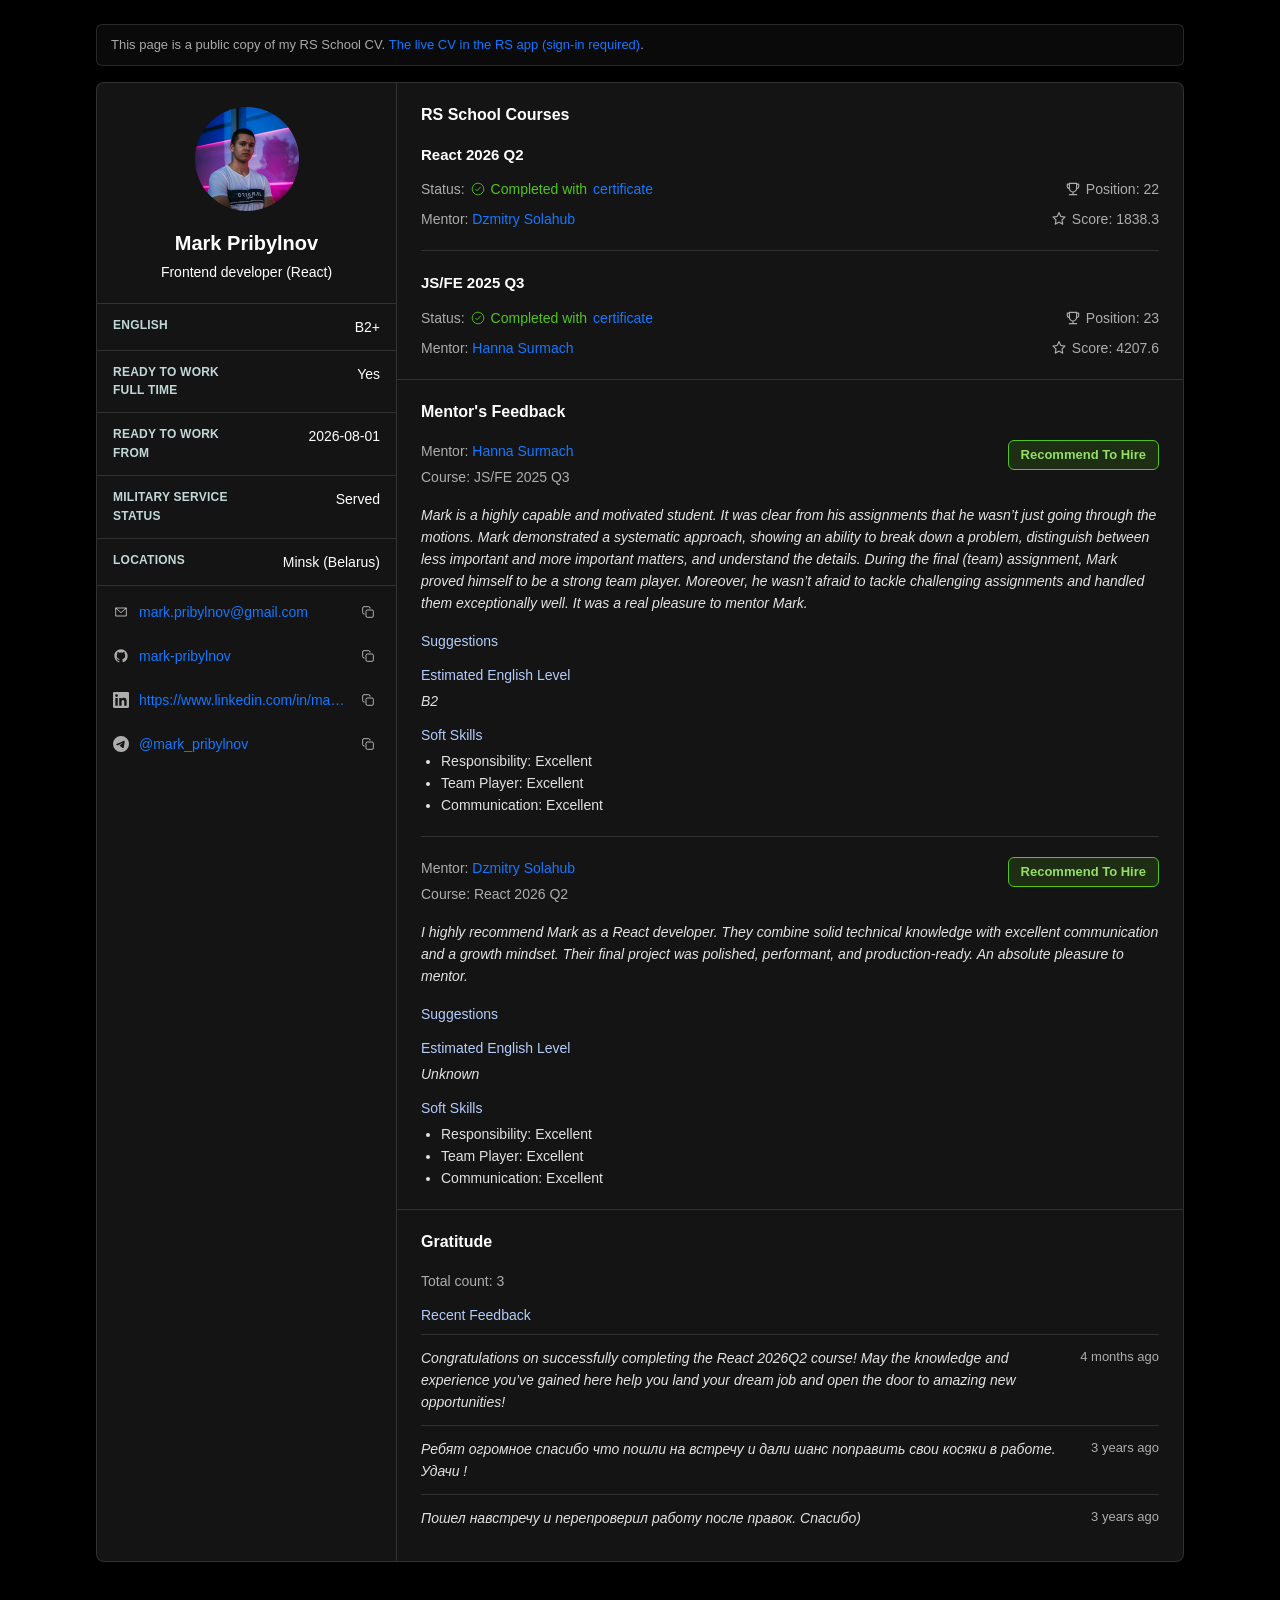
==== index.html @ a99d2cc0 "feat: add React course" ====
<!doctype html>
<html lang="en">
  <head>
    <meta charset="UTF-8" />
    <meta name="viewport" content="width=device-width, initial-scale=1.0" />
    <title>Mark Pribylnov — RS School CV</title>
    <meta name="description" content="Public CV — Mark Pribylnov, Frontend developer (React), Rolling Scopes School." />
    <link rel="stylesheet" href="styles.css" />
    <link rel="icon" href="https://app.rs.school/static/images/favicon.ico" />
  </head>
  <body>
    <div class="page-wrap">
      <p class="mirror-notice">
        This page is a public copy of my RS School CV.
        <a href="https://app.rs.school/cv/ad0f0ca9-a33c-41eb-a281-b7e8ac46817c" target="_blank" rel="noopener noreferrer"
          >The live CV in the RS app (sign-in required)</a
        >.
      </p>

      <div class="cv">
        <aside class="sidebar" aria-label="Profile">
          <div class="profile-head">
            <a
              class="avatar-link"
              href="https://media.licdn.com/dms/image/v2/D4D03AQFoAaDK0VUsPg/profile-displayphoto-crop_800_800/B4DZxym23pJcAI-/0/1771449316987?e=1786579200&v=beta&t=zuh7DQu_nqtvHhiQrOjP1Oe8OHtZtd20TynBhwydt8c"
              target="_blank"
              rel="noopener noreferrer"
              aria-label="Open profile photo source"
            >
              <img class="avatar" src="assets/avatar.jpg" width="120" height="120" alt="Mark Pribylnov" />
            </a>
            <h1>Mark Pribylnov</h1>
            <p class="role">Frontend developer (React)</p>
          </div>

          <div class="meta-list">
            <div class="meta-row">
              <span class="label">English</span>
              <span class="value">B2+</span>
            </div>
            <div class="meta-row">
              <span class="label">Ready to work full time</span>
              <span class="value">Yes</span>
            </div>
            <div class="meta-row">
              <span class="label">Ready to work from</span>
              <span class="value">2026-08-01</span>
            </div>
            <div class="meta-row">
              <span class="label">Military service status</span>
              <span class="value">Served</span>
            </div>
            <div class="meta-row">
              <span class="label">Locations</span>
              <span class="value">Minsk (Belarus)</span>
            </div>
          </div>

          <div class="contacts">
            <div class="contact-row">
              <svg class="contact-icon" viewBox="0 0 24 24" fill="none" aria-hidden="true">
                <path d="M4 6h16v12H4V6zm0 0l8 7 8-7" stroke="currentColor" stroke-width="1.5" stroke-linejoin="round" />
              </svg>
              <div class="contact-body">
                <a href="mailto:mark.pribylnov@gmail.com">mark.pribylnov@gmail.com</a>
              </div>
              <button type="button" class="copy-btn" data-copy="mark.pribylnov@gmail.com" aria-label="Copy email">
                <svg width="16" height="16" viewBox="0 0 24 24" fill="none" aria-hidden="true">
                  <rect x="9" y="9" width="11" height="11" rx="2" stroke="currentColor" stroke-width="1.5" />
                  <path d="M7 15H6a2 2 0 01-2-2V6a2 2 0 012-2h7a2 2 0 012 2v1" stroke="currentColor" stroke-width="1.5" />
                </svg>
              </button>
            </div>

            <div class="contact-row">
              <svg class="contact-icon" viewBox="0 0 24 24" fill="currentColor" aria-hidden="true">
                <path
                  d="M12 2C6.477 2 2 6.484 2 12.021c0 4.428 2.865 8.184 6.839 9.504.5.092.682-.217.682-.483 0-.237-.009-.868-.014-1.703-2.782.605-3.369-1.342-3.369-1.342-.454-1.158-1.11-1.466-1.11-1.466-.908-.62.069-.608.069-.608 1.003.07 1.531 1.032 1.531 1.032.892 1.53 2.341 1.088 2.91.832.092-.647.35-1.088.636-1.338-2.22-.253-4.555-1.113-4.555-4.951 0-1.093.39-1.988 1.029-2.688-.103-.253-.446-1.272.098-2.65 0 0 .84-.27 2.75 1.026A9.564 9.564 0 0112 6.844c.85.004 1.705.115 2.504.337 1.909-1.296 2.747-1.027 2.747-1.027.546 1.379.202 2.398.1 2.651.64.7 1.028 1.595 1.028 2.688 0 3.848-2.339 4.695-4.566 4.943.359.309.678.92.678 1.855 0 1.338-.012 2.419-.012 2.747 0 .268.18.58.688.482A10.019 10.019 0 0022 12.021C22 6.484 17.522 2 12 2z"
                />
              </svg>
              <div class="contact-body">
                <a href="https://github.com/mark-pribylnov" target="_blank" rel="noopener noreferrer">mark-pribylnov</a>
              </div>
              <button type="button" class="copy-btn" data-copy="mark-pribylnov" aria-label="Copy GitHub username">
                <svg width="16" height="16" viewBox="0 0 24 24" fill="none" aria-hidden="true">
                  <rect x="9" y="9" width="11" height="11" rx="2" stroke="currentColor" stroke-width="1.5" />
                  <path d="M7 15H6a2 2 0 01-2-2V6a2 2 0 012-2h7a2 2 0 012 2v1" stroke="currentColor" stroke-width="1.5" />
                </svg>
              </button>
            </div>

            <div class="contact-row">
              <svg class="contact-icon" viewBox="0 0 24 24" fill="currentColor" aria-hidden="true">
                <path
                  d="M20.447 20.452h-3.554v-5.569c0-1.328-.027-3.037-1.852-3.037-1.853 0-2.136 1.445-2.136 2.939v5.667H9.351V9h3.414v1.561h.046c.477-.9 1.637-1.85 3.37-1.85 3.601 0 4.267 2.37 4.267 5.455v6.286zM5.337 7.433a2.062 2.062 0 01-2.063-2.065 2.064 2.064 0 114.126 0 2.063 2.063 0 01-2.063 2.065zm1.782 13.019H3.555V9h3.564v11.452zM22.225 0H1.771C.792 0 0 .774 0 1.729v20.542C0 23.227.792 24 1.771 24h20.451C23.2 24 24 23.227 24 22.271V1.729C24 .774 23.2 0 22.222 0h.003z"
                />
              </svg>
              <div class="contact-body">
                <a href="https://www.linkedin.com/in/mark-pribylnov/" target="_blank" rel="noopener noreferrer"
                  >https://www.linkedin.com/in/mark-pribylnov/</a
                >
              </div>
              <button
                type="button"
                class="copy-btn"
                data-copy="https://www.linkedin.com/in/mark-pribylnov/"
                aria-label="Copy LinkedIn URL"
              >
                <svg width="16" height="16" viewBox="0 0 24 24" fill="none" aria-hidden="true">
                  <rect x="9" y="9" width="11" height="11" rx="2" stroke="currentColor" stroke-width="1.5" />
                  <path d="M7 15H6a2 2 0 01-2-2V6a2 2 0 012-2h7a2 2 0 012 2v1" stroke="currentColor" stroke-width="1.5" />
                </svg>
              </button>
            </div>

            <div class="contact-row">
              <svg class="contact-icon" viewBox="0 0 24 24" fill="currentColor" aria-hidden="true">
                <path
                  d="M11.944 0A12 12 0 000 12a12 12 0 0012 12 12 12 0 0012-12A12 12 0 0012 0h-.056zm4.962 7.224c.1-.002.321.023.465.14a.506.506 0 01.171.325c.016.093.036.306.02.472-.18 1.898-.962 6.502-1.36 8.627-.168.9-.499 1.201-.82 1.23-.696.065-1.225-.46-1.9-.902-1.056-.693-1.653-1.124-2.678-1.8-1.185-.78-.417-1.21.258-1.91.177-.184 3.247-2.977 3.307-3.23.007-.032.014-.15-.056-.212s-.174-.041-.249-.024c-.106.024-1.793 1.14-5.061 3.345-.48.33-.913.49-1.302.48-.428-.008-1.252-.241-1.865-.44-.752-.245-1.349-.374-1.297-.789.027-.216.325-.437.893-.663 3.498-1.524 5.83-2.529 6.998-3.014 3.332-1.386 4.025-1.627 4.476-1.635z"
                />
              </svg>
              <div class="contact-body">
                <a href="https://t.me/mark_pribylnov" target="_blank" rel="noopener noreferrer">@mark_pribylnov</a>
              </div>
              <button type="button" class="copy-btn" data-copy="@mark_pribylnov" aria-label="Copy Telegram handle">
                <svg width="16" height="16" viewBox="0 0 24 24" fill="none" aria-hidden="true">
                  <rect x="9" y="9" width="11" height="11" rx="2" stroke="currentColor" stroke-width="1.5" />
                  <path d="M7 15H6a2 2 0 01-2-2V6a2 2 0 012-2h7a2 2 0 012 2v1" stroke="currentColor" stroke-width="1.5" />
                </svg>
              </button>
            </div>
          </div>
        </aside>

        <main class="main">
          <section class="block" aria-labelledby="courses-heading">
            <h2 id="courses-heading" class="block-title">RS School Courses</h2>

            <article class="course">
              <h3 class="course-title">React 2026 Q2</h3>
              <div class="course-grid">
                <div class="course-meta">
                  <div class="status-line">
                    Status:
                    <svg class="stat-icon" viewBox="0 0 24 24" fill="none" aria-hidden="true">
                      <circle cx="12" cy="12" r="10" stroke="currentColor" stroke-width="1.5" />
                      <path
                        d="M8 12.5l2.5 2.5L16 9"
                        stroke="currentColor"
                        stroke-width="1.5"
                        stroke-linecap="round"
                        stroke-linejoin="round"
                      />
                    </svg>
                    <span class="status-ok">Completed with</span>
                    <a href="https://app.rs.school/certificate/i87m8ckr" target="_blank" rel="noopener noreferrer">certificate</a>
                  </div>
                  <div>
                    Mentor:
                    <a href="https://github.com/soljahd" target="_blank" rel="noopener noreferrer">Dzmitry Solahub</a>
                  </div>
                </div>
                <div class="course-stats">
                  <div class="stat-line">
                    <svg class="stat-icon" viewBox="64 64 896 896" fill="currentColor" aria-hidden="true">
                      <path
                        d="M868 160h-92v-40c0-4.4-3.6-8-8-8H256c-4.4 0-8 3.6-8 8v40h-92a44 44 0 00-44 44v148c0 81.7 60 149.6 138.2 162C265.7 630.2 359 721.7 476 734.5v105.2H280c-17.7 0-32 14.3-32 32V904c0 4.4 3.6 8 8 8h512c4.4 0 8-3.6 8-8v-32.3c0-17.7-14.3-32-32-32H548V734.5C665 721.7 758.3 630.2 773.8 514 852 501.6 912 433.7 912 352V204a44 44 0 00-44-44zM184 352V232h64v207.6a91.99 91.99 0 01-64-87.6zm520 128c0 49.1-19.1 95.4-53.9 130.1-34.8 34.8-81 53.9-130.1 53.9h-16c-49.1 0-95.4-19.1-130.1-53.9-34.8-34.8-53.9-81-53.9-130.1V184h384v296zm136-128c0 41-26.9 75.8-64 87.6V232h64v120z"
                      />
                    </svg>
                    Position: 22
                  </div>
                  <div class="stat-line">
                    <svg class="stat-icon" viewBox="64 64 896 896" fill="currentColor" aria-hidden="true">
                      <path
                        d="M908.1 353.1l-253.9-36.9L540.7 86.1c-3.1-6.3-8.2-11.4-14.5-14.5-15.8-7.8-35-1.3-42.9 14.5L369.8 316.2l-253.9 36.9c-7 1-13.4 4.3-18.3 9.3a32.05 32.05 0 00.6 45.3l183.7 179.1-43.4 252.9a31.95 31.95 0 0046.4 33.7L512 754l227.1 119.4c6.2 3.3 13.4 4.4 20.3 3.2 17.4-3 29.1-19.5 26.1-36.9l-43.4-252.9 183.7-179.1c5-4.9 8.3-11.3 9.3-18.3 2.7-17.5-9.5-33.7-27-36.3zM664.8 561.6l36.1 210.3L512 672.7 323.1 772l36.1-210.3-152.8-149L417.6 382 512 190.7 606.4 382l211.2 30.7-152.8 148.9z"
                      />
                    </svg>
                    Score: 1838.3
                  </div>
                </div>
              </div>
            </article>

            <article class="course">
              <h3 class="course-title">JS/FE 2025 Q3</h3>
              <div class="course-grid">
                <div class="course-meta">
                  <div class="status-line">
                    Status:
                    <svg class="stat-icon" viewBox="0 0 24 24" fill="none" aria-hidden="true">
                      <circle cx="12" cy="12" r="10" stroke="currentColor" stroke-width="1.5" />
                      <path
                        d="M8 12.5l2.5 2.5L16 9"
                        stroke="currentColor"
                        stroke-width="1.5"
                        stroke-linecap="round"
                        stroke-linejoin="round"
                      />
                    </svg>
                    <span class="status-ok">Completed with</span>
                    <a href="https://app.rs.school/certificate/4av4f2fh" target="_blank" rel="noopener noreferrer">certificate</a>
                  </div>
                  <div>
                    Mentor:
                    <a href="https://github.com/khasekai" target="_blank" rel="noopener noreferrer">Hanna Surmach</a>
                  </div>
                </div>
                <div class="course-stats">
                  <div class="stat-line">
                    <svg class="stat-icon" viewBox="64 64 896 896" fill="currentColor" aria-hidden="true">
                      <path
                        d="M868 160h-92v-40c0-4.4-3.6-8-8-8H256c-4.4 0-8 3.6-8 8v40h-92a44 44 0 00-44 44v148c0 81.7 60 149.6 138.2 162C265.7 630.2 359 721.7 476 734.5v105.2H280c-17.7 0-32 14.3-32 32V904c0 4.4 3.6 8 8 8h512c4.4 0 8-3.6 8-8v-32.3c0-17.7-14.3-32-32-32H548V734.5C665 721.7 758.3 630.2 773.8 514 852 501.6 912 433.7 912 352V204a44 44 0 00-44-44zM184 352V232h64v207.6a91.99 91.99 0 01-64-87.6zm520 128c0 49.1-19.1 95.4-53.9 130.1-34.8 34.8-81 53.9-130.1 53.9h-16c-49.1 0-95.4-19.1-130.1-53.9-34.8-34.8-53.9-81-53.9-130.1V184h384v296zm136-128c0 41-26.9 75.8-64 87.6V232h64v120z"
                      />
                    </svg>
                    Position: 23
                  </div>
                  <div class="stat-line">
                    <svg class="stat-icon" viewBox="64 64 896 896" fill="currentColor" aria-hidden="true">
                      <path
                        d="M908.1 353.1l-253.9-36.9L540.7 86.1c-3.1-6.3-8.2-11.4-14.5-14.5-15.8-7.8-35-1.3-42.9 14.5L369.8 316.2l-253.9 36.9c-7 1-13.4 4.3-18.3 9.3a32.05 32.05 0 00.6 45.3l183.7 179.1-43.4 252.9a31.95 31.95 0 0046.4 33.7L512 754l227.1 119.4c6.2 3.3 13.4 4.4 20.3 3.2 17.4-3 29.1-19.5 26.1-36.9l-43.4-252.9 183.7-179.1c5-4.9 8.3-11.3 9.3-18.3 2.7-17.5-9.5-33.7-27-36.3zM664.8 561.6l36.1 210.3L512 672.7 323.1 772l36.1-210.3-152.8-149L417.6 382 512 190.7 606.4 382l211.2 30.7-152.8 148.9z"
                      />
                    </svg>
                    Score: 4207.6
                  </div>
                </div>
              </div>
            </article>
          </section>

          <section class="block" aria-labelledby="feedback-heading">
            <h2 id="feedback-heading" class="block-title">Mentor's Feedback</h2>
            <article class="feedback">
              <div class="feedback-header">
                <div class="feedback-meta">
                  <div>
                    Mentor:
                    <a href="https://github.com/khasekai" target="_blank" rel="noopener noreferrer">Hanna Surmach</a>
                  </div>
                  <div>Course: JS/FE 2025 Q3</div>
                </div>
                <span class="hire-badge">Recommend To Hire</span>
              </div>

              <p class="feedback-text">
                Mark is a highly capable and motivated student. It was clear from his assignments that he wasn’t just going
                through the motions. Mark demonstrated a systematic approach, showing an ability to break down a problem,
                distinguish between less important and more important matters, and understand the details. During the final (team)
                assignment, Mark proved himself to be a strong team player. Moreover, he wasn’t afraid to tackle challenging
                assignments and handled them exceptionally well. It was a real pleasure to mentor Mark.
              </p>

              <div class="subsection">
                <span class="subsection-label">Suggestions</span>
              </div>
              <div class="subsection">
                <span class="subsection-label">Estimated English Level</span>
                <p><em>B2</em></p>
              </div>
              <div class="subsection">
                <span class="subsection-label">Soft Skills</span>
                <ul class="skills-list">
                  <li>Responsibility: Excellent</li>
                  <li>Team Player: Excellent</li>
                  <li>Communication: Excellent</li>
                </ul>
              </div>
            </article>

            <article class="feedback">
              <div class="feedback-header">
                <div class="feedback-meta">
                  <div>
                    Mentor:
                    <a href="https://github.com/soljahd" target="_blank" rel="noopener noreferrer">Dzmitry Solahub</a>
                  </div>
                  <div>Course: React 2026 Q2</div>
                </div>
                <span class="hire-badge">Recommend To Hire</span>
              </div>

              <p class="feedback-text">
                I highly recommend Mark as a React developer. They combine solid technical knowledge with excellent communication
                and a growth mindset. Their final project was polished, performant, and production-ready. An absolute pleasure to
                mentor.
              </p>

              <div class="subsection">
                <span class="subsection-label">Suggestions</span>
              </div>
              <div class="subsection">
                <span class="subsection-label">Estimated English Level</span>
                <p><em>Unknown</em></p>
              </div>
              <div class="subsection">
                <span class="subsection-label">Soft Skills</span>
                <ul class="skills-list">
                  <li>Responsibility: Excellent</li>
                  <li>Team Player: Excellent</li>
                  <li>Communication: Excellent</li>
                </ul>
              </div>
            </article>
          </section>

          <section class="block" aria-labelledby="gratitude-heading">
            <h2 id="gratitude-heading" class="block-title">Gratitude</h2>
            <p class="gratitude-stats">Total count: 3</p>
            <p class="recent-label">Recent Feedback</p>

            <div class="gratitude-item" data-datetime="2026-07-23 19:04:18">
              <p class="gratitude-text">
                Congratulations on successfully completing the React 2026Q2 course! May the knowledge and experience you’ve gained
                here help you land your dream job and open the door to amazing new opportunities!
              </p>
              <span class="gratitude-date">2 months ago</span>
            </div>
            <div class="gratitude-item" data-datetime="2023-04-13 18:35:28">
              <p class="gratitude-text">
                Ребят огромное спасибо что пошли на встречу и дали шанс поправить свои косяки в работе. Удачи !
              </p>
              <span class="gratitude-date">3 years ago</span>
            </div>
            <div class="gratitude-item" data-datetime="2023-04-12 18:06:48">
              <p class="gratitude-text">Пошел навстречу и перепроверил работу после правок. Спасибо)</p>
              <span class="gratitude-date">3 years ago</span>
            </div>
          </section>
        </main>
      </div>
    </div>

    <script>
      document.querySelectorAll("[data-copy]").forEach(button => {
        button.addEventListener("click", async () => {
          const text = button.getAttribute("data-copy");
          if (!text) return;
          try {
            await navigator.clipboard.writeText(text);
            button.classList.add("copied");
            setTimeout(() => button.classList.remove("copied"), 1500);
          } catch {
            window.prompt("Copy to clipboard:", text);
          }
        });
      });

      const relativeTime = new Intl.RelativeTimeFormat("en", { numeric: "always" });

      function parseDateTime(value) {
        const match = /^(\d{4})-(\d{2})-(\d{2})[ T](\d{2}):(\d{2}):(\d{2})$/.exec(value);
        if (!match) return null;
        const [, year, month, day, hour, minute, second] = match;
        return new Date(Number(year), Number(month) - 1, Number(day), Number(hour), Number(minute), Number(second));
      }

      function calendarMonths(from, to) {
        let months = (to.getFullYear() - from.getFullYear()) * 12 + (to.getMonth() - from.getMonth());
        if (to.getDate() < from.getDate()) months -= 1;
        return months;
      }

      function formatAgo(date) {
        const now = new Date();
        const diffMs = date.getTime() - now.getTime();
        const direction = diffMs < 0 ? -1 : 1;
        const absSeconds = Math.abs(Math.round(diffMs / 1000));

        if (absSeconds < 60) return relativeTime.format(direction * absSeconds, "second");

        const absMinutes = Math.floor(absSeconds / 60);
        if (absMinutes < 60) return relativeTime.format(direction * absMinutes, "minute");

        const absHours = Math.floor(absMinutes / 60);
        if (absHours < 24) return relativeTime.format(direction * absHours, "hour");

        const months = calendarMonths(date, now);
        if (Math.abs(months) < 1) {
          const absDays = Math.max(Math.floor(absHours / 24), 1);
          return relativeTime.format(direction * absDays, "day");
        }
        if (Math.abs(months) < 12) return relativeTime.format(-months, "month");

        return relativeTime.format(-Math.trunc(months / 12), "year");
      }

      function updateGratitudeDates() {
        document.querySelectorAll(".gratitude-item[data-datetime]").forEach(item => {
          const date = parseDateTime(item.getAttribute("data-datetime"));
          const label = item.querySelector(".gratitude-date");
          if (!date || !label) return;
          label.textContent = formatAgo(date);
        });
      }

      updateGratitudeDates();
      setInterval(updateGratitudeDates, 60 * 1000);
      document.addEventListener("visibilitychange", () => {
        if (document.visibilityState === "visible") updateGratitudeDates();
      });
    </script>
  </body>
</html>
---- styles.css ----
*,
*::before,
*::after {
  box-sizing: border-box;
}

:root {
  --bg: #000000;
  --surface: #141414;
  --divider: rgba(255, 255, 255, 0.12);
  --text: #ffffff;
  --text-secondary: rgba(255, 255, 255, 0.65);
  --text-label: #c2d8d8;
  --text-description: #b5ccfb;
  --link: #1677ff;
  --link-hover: #4096ff;
  --success: #52c41a;
}

html {
  scroll-behavior: smooth;
}

body {
  margin: 0;
  min-height: 100vh;
  font-family:
    -apple-system, BlinkMacSystemFont, "Segoe UI", Roboto, "Helvetica Neue", Arial, sans-serif;
  font-size: 14px;
  line-height: 1.5715;
  color: var(--text);
  background: var(--bg);
}

a {
  color: var(--link);
  text-decoration: none;
}

a:hover {
  color: var(--link-hover);
  text-decoration: underline;
}

.page-wrap {
  max-width: 1120px;
  margin: 0 auto;
  padding: 24px 16px 48px;
}

.mirror-notice {
  margin: 0 0 16px;
  padding: 10px 14px;
  border-radius: 6px;
  background: rgba(255, 255, 255, 0.04);
  border: 1px solid var(--divider);
  color: var(--text-secondary);
  font-size: 13px;
  line-height: 1.5;
}

.mirror-notice a {
  font-weight: 500;
}

.cv {
  display: grid;
  grid-template-columns: 300px 1fr;
  background: var(--surface);
  border-radius: 8px;
  border: 1px solid var(--divider);
  overflow: hidden;
}

@media (max-width: 900px) {
  .cv {
    grid-template-columns: 1fr;
  }
}

.sidebar {
  border-right: 1px solid var(--divider);
}

@media (max-width: 900px) {
  .sidebar {
    border-right: none;
    border-bottom: 1px solid var(--divider);
  }
}

.profile-head {
  padding: 24px 16px 20px;
  text-align: center;
  border-bottom: 1px solid var(--divider);
}

.avatar-link {
  display: inline-block;
  margin-bottom: 12px;
  border-radius: 50%;
  line-height: 0;
  text-decoration: none;
}

.avatar-link:hover .avatar {
  opacity: 0.85;
}

.avatar-link:focus-visible {
  outline: 2px solid var(--link);
  outline-offset: 3px;
}

.avatar {
  width: 104px;
  height: 104px;
  border-radius: 50%;
  object-fit: cover;
  display: block;
  transition: opacity 0.15s ease;
}

.profile-head h1 {
  margin: 0 0 4px;
  font-size: 20px;
  font-weight: 600;
  line-height: 1.4;
}

.profile-head .role {
  margin: 0;
  color: var(--text);
  font-size: 14px;
}

.meta-list {
  border-bottom: 1px solid var(--divider);
}

.meta-row {
  display: flex;
  justify-content: space-between;
  align-items: flex-start;
  gap: 12px;
  padding: 12px 16px;
  border-bottom: 1px solid var(--divider);
}

.meta-row:last-child {
  border-bottom: none;
}

.meta-row .label {
  flex: 1;
  font-size: 12px;
  font-weight: 600;
  letter-spacing: 0.02em;
  text-transform: uppercase;
  color: var(--text-label);
}

.meta-row .value {
  flex: 1;
  text-align: right;
  color: var(--text);
  word-break: break-word;
}

.contacts {
  padding: 4px 0 8px;
}

.contact-row {
  display: flex;
  align-items: center;
  gap: 10px;
  padding: 10px 16px;
}

.contact-icon {
  flex-shrink: 0;
  width: 16px;
  height: 16px;
  color: var(--text-secondary);
}

.contact-body {
  flex: 1;
  min-width: 0;
}

.contact-body a {
  display: block;
  overflow: hidden;
  text-overflow: ellipsis;
  white-space: nowrap;
  color: var(--link);
}

.copy-btn {
  flex-shrink: 0;
  border: none;
  background: transparent;
  color: var(--text-secondary);
  cursor: pointer;
  padding: 4px;
  border-radius: 4px;
  line-height: 0;
}

.copy-btn:hover {
  color: var(--text);
  background: rgba(255, 255, 255, 0.08);
}

.copy-btn.copied {
  color: var(--success);
}

.main {
  padding: 0;
  min-width: 0;
}

.block {
  padding: 20px 24px;
  border-bottom: 1px solid var(--divider);
}

.block:last-child {
  border-bottom: none;
}

.block-title {
  margin: 0 0 16px;
  font-size: 16px;
  font-weight: 600;
  line-height: 1.5;
}

.course + .course {
  margin-top: 20px;
  padding-top: 20px;
  border-top: 1px solid var(--divider);
}

.course-title {
  margin: 0 0 12px;
  font-size: 15px;
  font-weight: 600;
}

.course-grid {
  display: grid;
  grid-template-columns: 1fr auto;
  gap: 8px 32px;
  align-items: start;
}

.course-meta {
  color: var(--text-secondary);
}

.course-meta > div + div {
  margin-top: 8px;
}

.course-meta a {
  color: var(--link);
}

.status-line {
  display: inline-flex;
  align-items: center;
  gap: 6px;
  flex-wrap: wrap;
}

.status-line > .stat-icon {
  color: var(--success);
}

.status-ok {
  color: var(--success);
}

.course-stats {
  display: flex;
  flex-direction: column;
  align-items: flex-end;
  gap: 8px;
  text-align: right;
  color: var(--text-secondary);
}

.stat-line {
  display: flex;
  align-items: center;
  justify-content: flex-end;
  gap: 6px;
}

.stat-line + .stat-line {
  margin-top: 0;
}

.stat-icon {
  width: 14px;
  height: 14px;
  color: var(--text-secondary);
  flex-shrink: 0;
}

.feedback + .feedback {
  margin-top: 20px;
  padding-top: 20px;
  border-top: 1px solid var(--divider);
}

.feedback-header {
  display: flex;
  flex-wrap: wrap;
  align-items: flex-start;
  justify-content: space-between;
  gap: 12px;
  margin-bottom: 16px;
}

.feedback-meta {
  color: var(--text-secondary);
}

.feedback-meta > div + div {
  margin-top: 4px;
}

.feedback-meta a {
  color: var(--link);
}

.hire-badge {
  display: inline-block;
  padding: 4px 12px;
  border-radius: 6px;
  background: rgba(82, 196, 26, 0.15);
  border: 1px solid var(--success);
  color: #95de64;
  font-weight: 600;
  font-size: 13px;
  white-space: nowrap;
}

.feedback-text {
  margin: 0 0 16px;
  font-style: italic;
  color: rgba(255, 255, 255, 0.88);
}

.subsection-label {
  display: block;
  margin: 0 0 4px;
  color: var(--text-description);
  font-size: 14px;
}

.subsection {
  margin-bottom: 12px;
}

.subsection:last-child {
  margin-bottom: 0;
}

.subsection p {
  margin: 0;
}

.subsection em {
  font-style: italic;
  color: rgba(255, 255, 255, 0.88);
}

.skills-list {
  margin: 0;
  padding-left: 20px;
  color: rgba(255, 255, 255, 0.88);
}

.gratitude-stats {
  margin: 0 0 12px;
  color: var(--text-secondary);
}

.recent-label {
  margin: 0 0 8px;
  color: var(--text-description);
  font-size: 14px;
}

.gratitude-item {
  position: relative;
  display: grid;
  grid-template-columns: 1fr auto;
  gap: 12px 24px;
  align-items: start;
  padding: 12px 0;
  border-top: 1px solid var(--divider);
}

.gratitude-item[data-datetime]::after {
  content: attr(data-datetime);
  position: absolute;
  z-index: 2;
  left: 50%;
  bottom: calc(100% + 10px);
  transform: translateX(-50%);
  padding: 6px 8px;
  background: #1f1f1f;
  border-radius: 6px;
  color: #fff;
  font-size: 14px;
  font-style: normal;
  line-height: 1.5715;
  white-space: nowrap;
  pointer-events: none;
  opacity: 0;
  visibility: hidden;
  transition: opacity 0.15s ease, visibility 0.15s ease;
  box-shadow:
    0 6px 16px rgba(0, 0, 0, 0.32),
    0 3px 6px rgba(0, 0, 0, 0.24);
}

.gratitude-item[data-datetime]::before {
  content: "";
  position: absolute;
  z-index: 2;
  left: 50%;
  bottom: calc(100% + 2px);
  transform: translateX(-50%);
  border: 5px solid transparent;
  border-top-color: #1f1f1f;
  pointer-events: none;
  opacity: 0;
  visibility: hidden;
  transition: opacity 0.15s ease, visibility 0.15s ease;
}

.gratitude-item[data-datetime]:hover::after,
.gratitude-item[data-datetime]:hover::before,
.gratitude-item[data-datetime]:focus-within::after,
.gratitude-item[data-datetime]:focus-within::before {
  opacity: 1;
  visibility: visible;
}

.gratitude-text {
  margin: 0;
  color: rgba(255, 255, 255, 0.88);
  font-style: italic;
}

.gratitude-date {
  color: var(--text-secondary);
  font-size: 13px;
  white-space: nowrap;
  text-align: right;
}
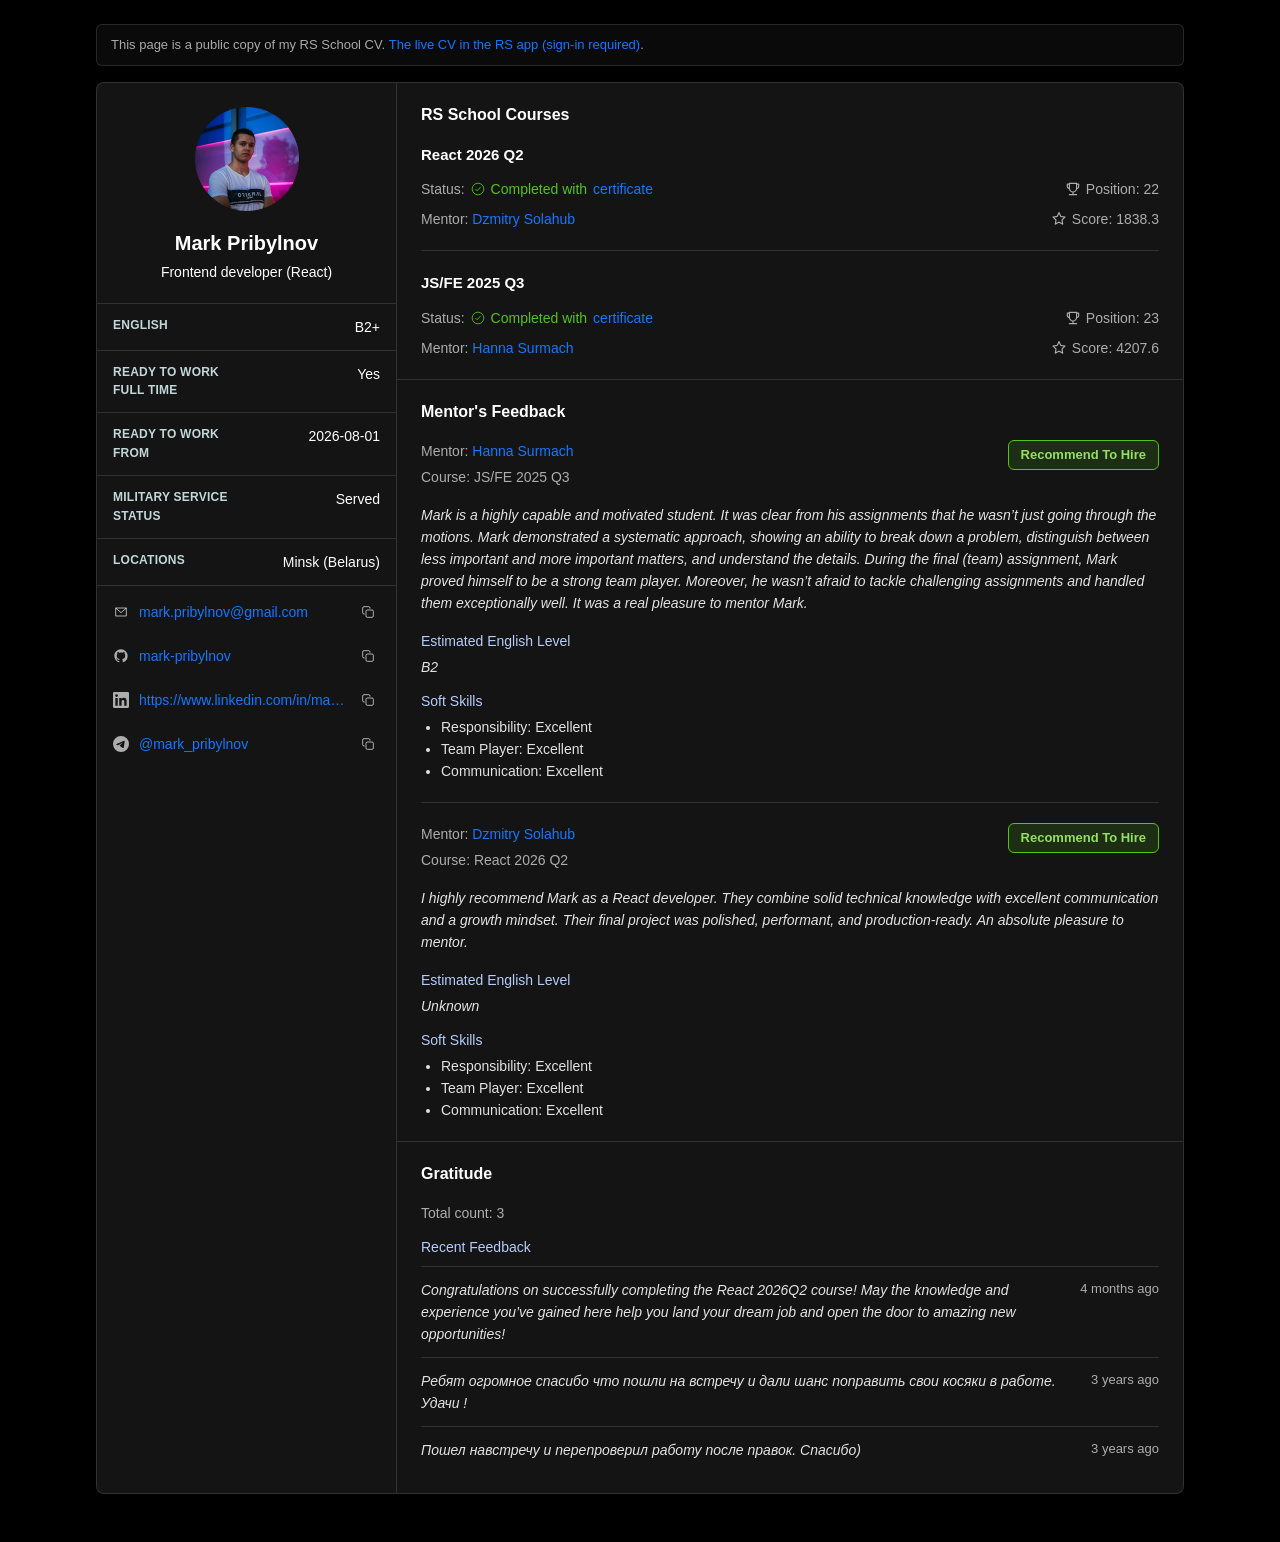
==== commit 339ecef3: "feat: update profile image link and remove suggestions sections" ====
--- a/index.html
+++ b/index.html
@@ -6,7 +6,7 @@
     <title>Mark Pribylnov — RS School CV</title>
     <meta name="description" content="Public CV — Mark Pribylnov, Frontend developer (React), Rolling Scopes School." />
     <link rel="stylesheet" href="styles.css" />
-    <link rel="icon" href="https://app.rs.school/static/images/favicon.ico" />
+    <link rel="icon" href="assets/favicon.png" type="image/png" />
   </head>
   <body>
     <div class="page-wrap">
@@ -22,7 +22,7 @@
           <div class="profile-head">
             <a
               class="avatar-link"
-              href="https://media.licdn.com/dms/image/v2/D4D03AQFoAaDK0VUsPg/profile-displayphoto-crop_800_800/B4DZxym23pJcAI-/0/1771449316987?e=1786579200&v=beta&t=zuh7DQu_nqtvHhiQrOjP1Oe8OHtZtd20TynBhwydt8c"
+              href="https://raw.githubusercontent.com/mark-pribylnov/RSS-CV/main/assets/avatar.jpg"
               target="_blank"
               rel="noopener noreferrer"
               aria-label="Open profile photo source"
@@ -250,9 +250,6 @@
               </p>
 
               <div class="subsection">
-                <span class="subsection-label">Suggestions</span>
-              </div>
-              <div class="subsection">
                 <span class="subsection-label">Estimated English Level</span>
                 <p><em>B2</em></p>
               </div>
@@ -284,9 +281,6 @@
                 mentor.
               </p>
 
-              <div class="subsection">
-                <span class="subsection-label">Suggestions</span>
-              </div>
               <div class="subsection">
                 <span class="subsection-label">Estimated English Level</span>
                 <p><em>Unknown</em></p>
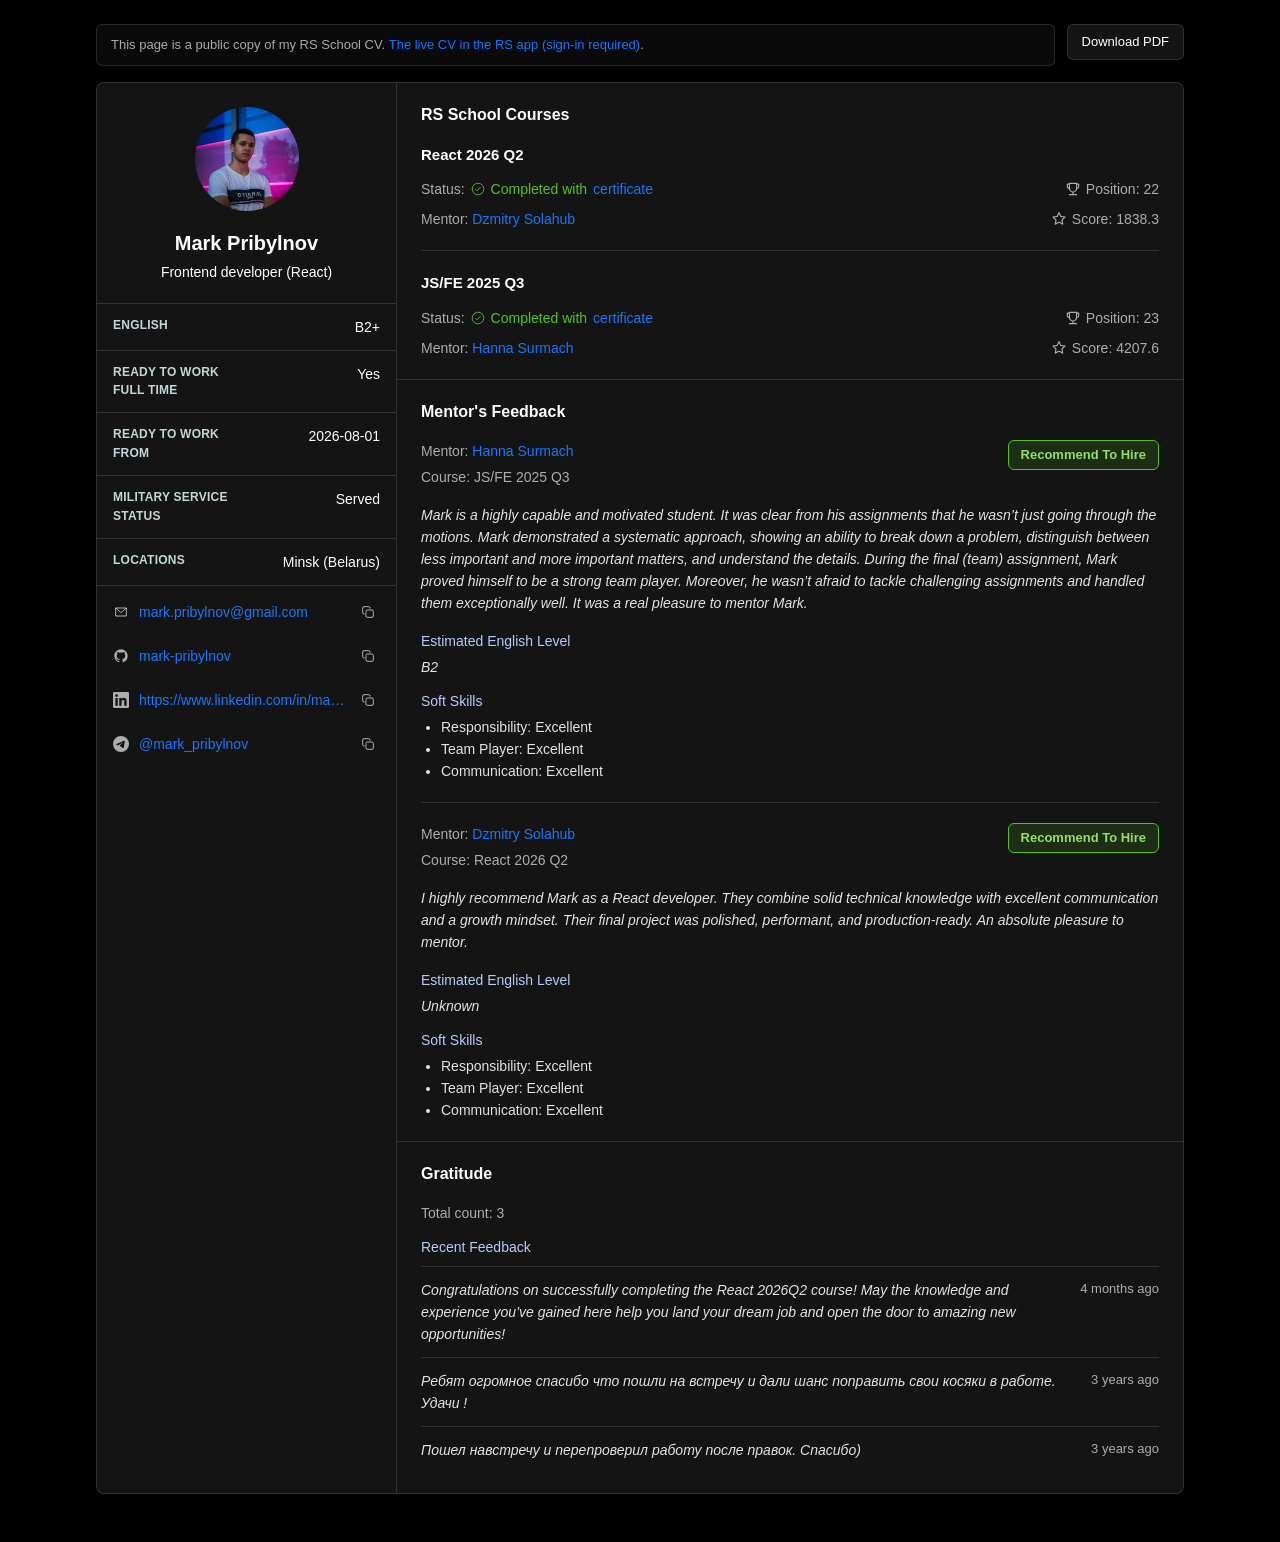
==== commit 6672e8de: "feat: add download button for CV" ====
--- a/index.html
+++ b/index.html
@@ -10,12 +10,13 @@
   </head>
   <body>
     <div class="page-wrap">
-      <p class="mirror-notice">
-        This page is a public copy of my RS School CV.
-        <a href="https://app.rs.school/cv/ad0f0ca9-a33c-41eb-a281-b7e8ac46817c" target="_blank" rel="noopener noreferrer"
-          >The live CV in the RS app (sign-in required)</a
-        >.
-      </p>
+      <div class="page-actions">
+        <p class="mirror-notice">
+          This page is a public copy of my RS School CV.
+          <a href="https://app.rs.school/cv/ad0f0ca9-a33c-41eb-a281-b7e8ac46817c" target="_blank" rel="noopener noreferrer">The live CV in the RS app (sign-in required)</a>.
+        </p>
+        <a class="print-btn" href="Mark-Pribylnov-CV.pdf" download="Mark-Pribylnov-CV.pdf">Download PDF</a>
+      </div>
 
       <div class="cv">
         <aside class="sidebar" aria-label="Profile">
@@ -96,9 +97,7 @@
                 />
               </svg>
               <div class="contact-body">
-                <a href="https://www.linkedin.com/in/mark-pribylnov/" target="_blank" rel="noopener noreferrer"
-                  >https://www.linkedin.com/in/mark-pribylnov/</a
-                >
+                <a href="https://www.linkedin.com/in/mark-pribylnov/" target="_blank" rel="noopener noreferrer">https://www.linkedin.com/in/mark-pribylnov/</a>
               </div>
               <button
                 type="button"
--- a/styles.css
+++ b/styles.css
@@ -48,8 +48,38 @@
   padding: 24px 16px 48px;
 }
 
+.page-actions {
+  display: flex;
+  align-items: flex-start;
+  justify-content: space-between;
+  gap: 12px;
+  margin-bottom: 16px;
+}
+
+.print-btn {
+  flex-shrink: 0;
+  display: inline-block;
+  border: 1px solid var(--divider);
+  background: var(--surface);
+  color: var(--text);
+  border-radius: 6px;
+  padding: 8px 14px;
+  font: inherit;
+  font-size: 13px;
+  line-height: 1.4;
+  text-decoration: none;
+  cursor: pointer;
+}
+
+.print-btn:hover {
+  border-color: var(--link);
+  color: var(--link-hover);
+  text-decoration: none;
+}
+
 .mirror-notice {
-  margin: 0 0 16px;
+  margin: 0;
+  flex: 1;
   padding: 10px 14px;
   border-radius: 6px;
   background: rgba(255, 255, 255, 0.04);
@@ -467,3 +497,78 @@
   white-space: nowrap;
   text-align: right;
 }
+
+@media (max-width: 700px) {
+  .page-actions {
+    flex-direction: column;
+  }
+
+  .print-btn {
+    align-self: flex-start;
+  }
+}
+
+@media print {
+  @page {
+    size: 1120px 1460px;
+    margin: 0;
+  }
+
+  :root {
+    --bg: #ffffff;
+    --surface: #ffffff;
+    --divider: rgba(0, 0, 0, 0.12);
+    --text: #111111;
+    --text-secondary: rgba(0, 0, 0, 0.65);
+    --text-label: #1a3a3a;
+    --text-description: #1a3d7a;
+    --link: #1677ff;
+    --link-hover: #1677ff;
+    --success: #389e0d;
+  }
+
+  html,
+  body {
+    background: #fff;
+    color: #111;
+    height: auto !important;
+    min-height: 0 !important;
+    max-height: none !important;
+    overflow: visible;
+    -webkit-print-color-adjust: exact;
+    print-color-adjust: exact;
+  }
+
+  .page-wrap {
+    min-height: 0 !important;
+    break-after: avoid;
+    page-break-after: avoid;
+  }
+
+  .print-btn,
+  .page-actions {
+    display: none;
+  }
+
+  .cv {
+    grid-template-columns: 300px 1fr;
+  }
+
+  .feedback-text,
+  .subsection em,
+  .skills-list,
+  .gratitude-text {
+    color: rgba(0, 0, 0, 0.88);
+  }
+
+  .hire-badge {
+    color: #237804;
+    background: rgba(82, 196, 26, 0.15);
+    border-color: #389e0d;
+  }
+
+  .gratitude-item[data-datetime]::before,
+  .gratitude-item[data-datetime]::after {
+    display: none;
+  }
+}
